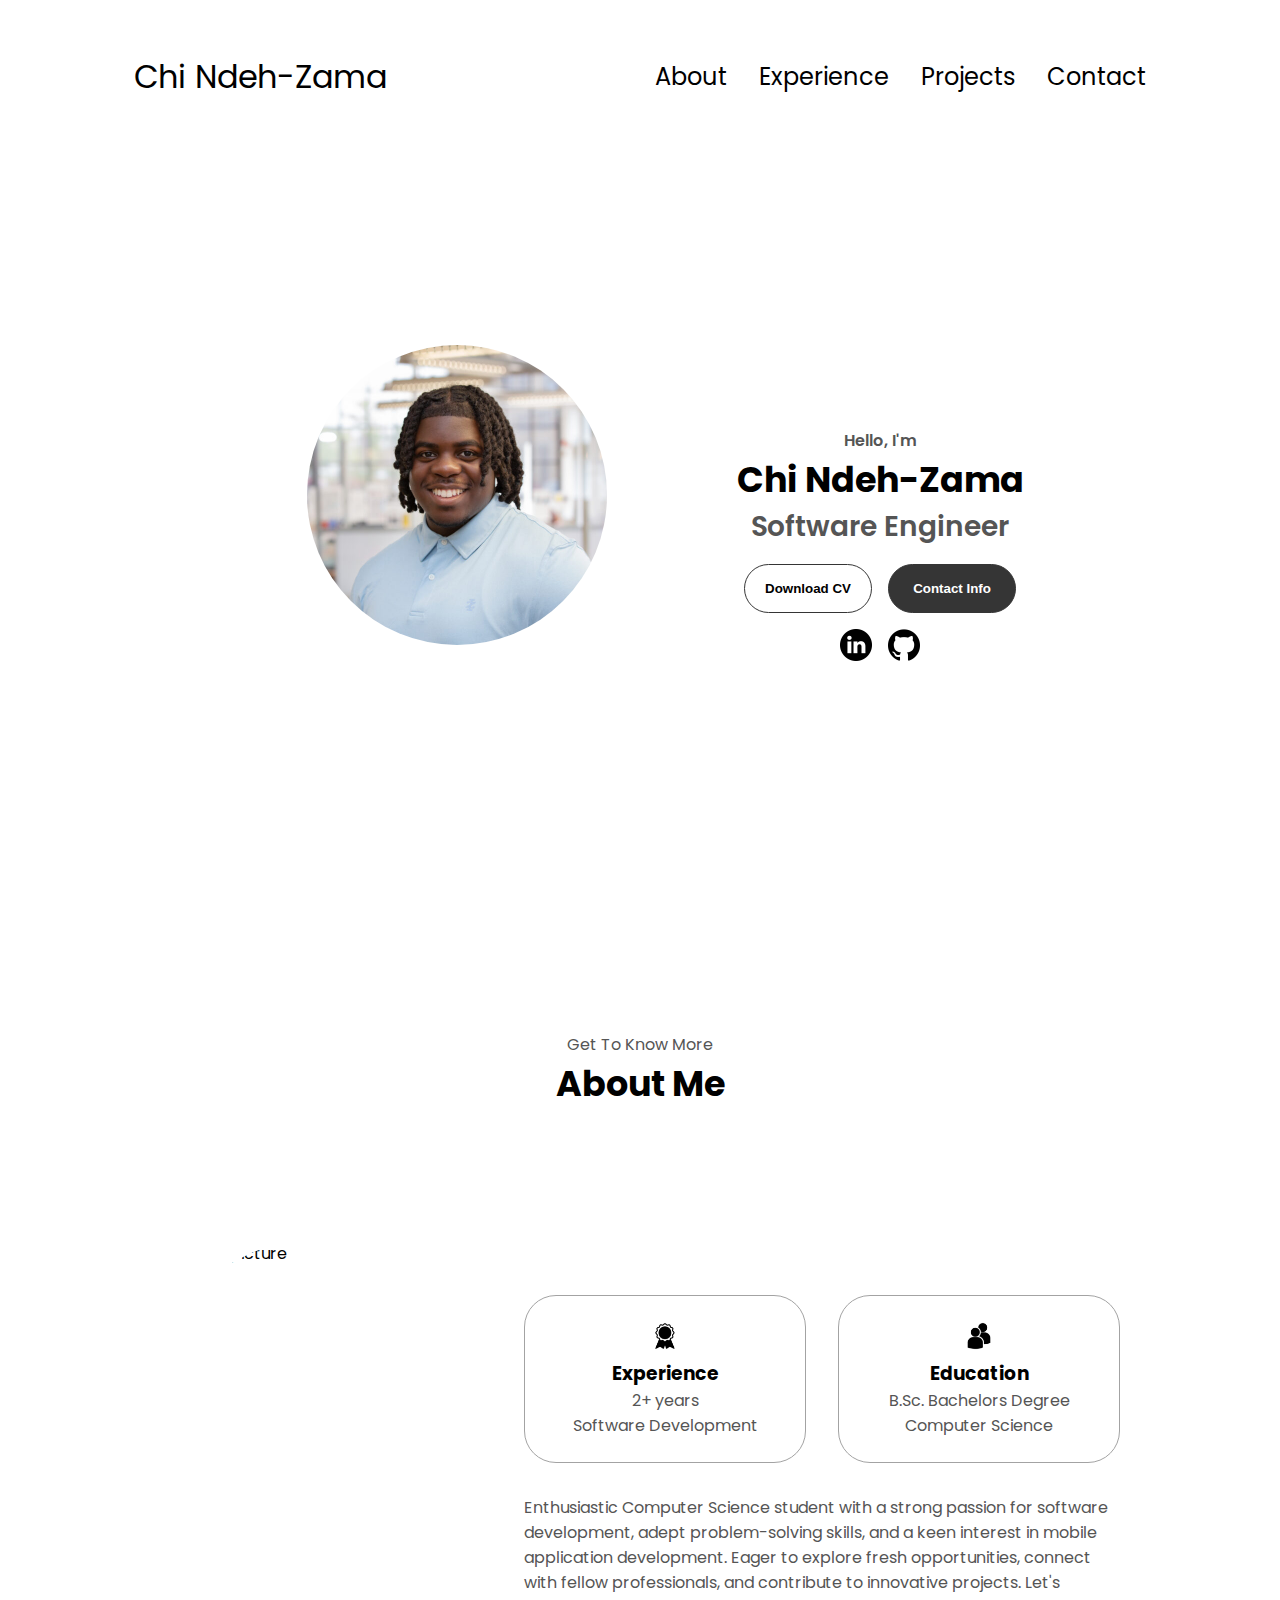
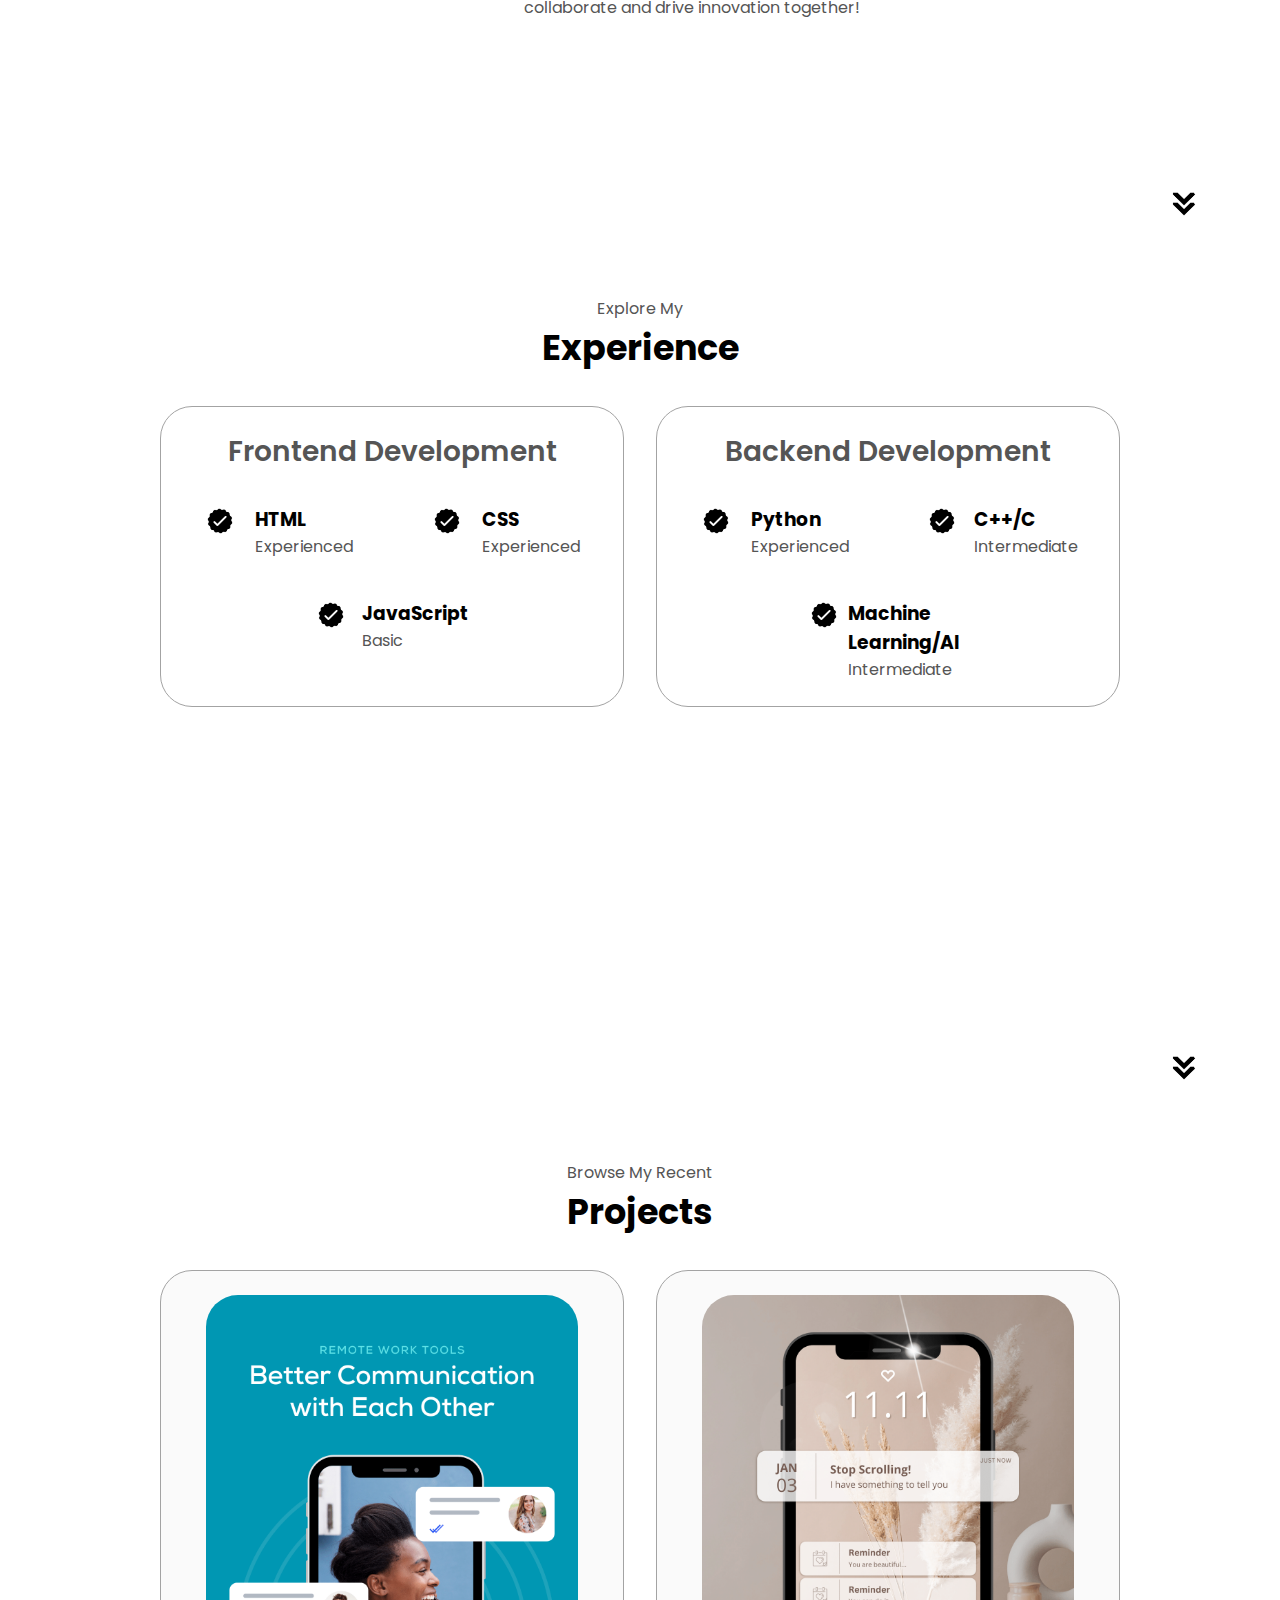
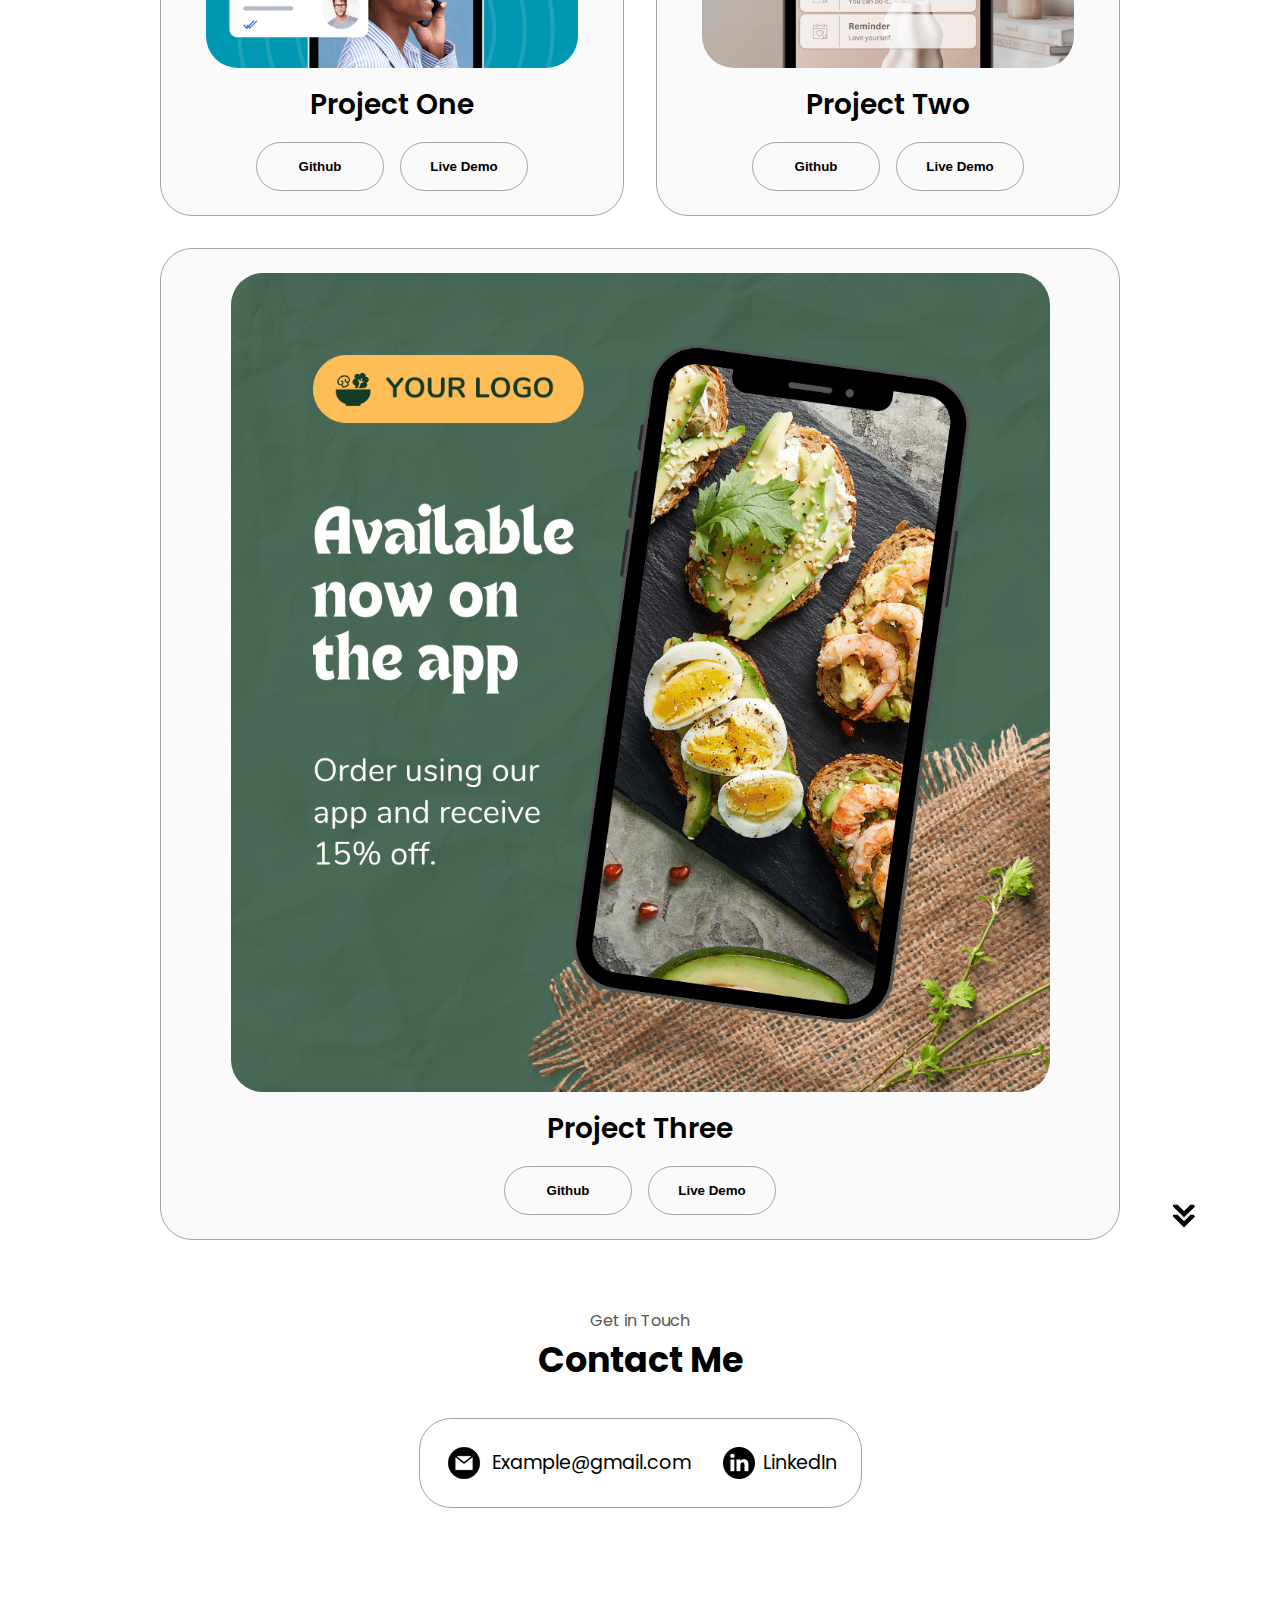
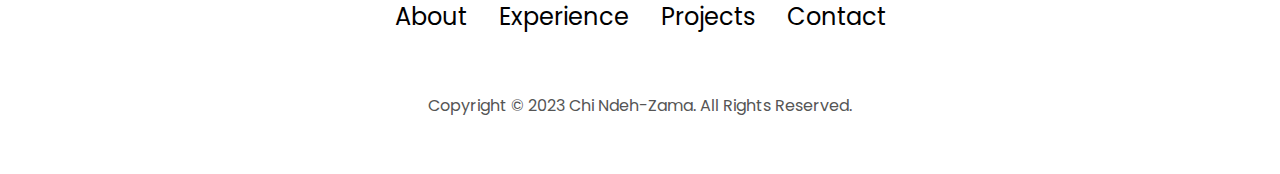
==== Chi_portfolio/index.html @ f94f2218 "yes" ====
<!DOCTYPE html>
<html lang="en">
  <head>
    <meta charset="UTF-8" />
    <meta http-equiv="X-UA-Compatible" content="IE=edge" />
    <meta name="viewport" content="width=device-width, initial-scale=1.0" />
    <title>My Portfolio</title>
    <link rel="stylesheet" href="style.css" />
    <link rel="stylesheet" href="mediaqueries.css" />
  </head>
  <body>
    <nav id="desktop-nav">
      <div class="logo">Chi Ndeh-Zama</div>
      <div>
        <ul class="nav-links">
          <li><a href="#about">About</a></li>
          <li><a href="#experience">Experience</a></li>
          <li><a href="#projects">Projects</a></li>
          <li><a href="#contact">Contact</a></li>
        </ul>
      </div>
    </nav>
    <nav id="hamburger-nav">
      <div class="logo">Chi Ndeh-Zama</div>
      <div class="hamburger-menu">
        <div class="hamburger-icon" onclick="toggleMenu()">
          <span></span>
          <span></span>
          <span></span>
        </div>
        <div class="menu-links">
          <li><a href="#about" onclick="toggleMenu()">About</a></li>
          <li><a href="#experience" onclick="toggleMenu()">Experience</a></li>
          <li><a href="#projects" onclick="toggleMenu()">Projects</a></li>
          <li><a href="#contact" onclick="toggleMenu()">Contact</a></li>
        </div>
      </div>
    </nav>
    <section id="profile">
      <div class="section__pic-container">
        <img src="./assets/pic_1.png" alt="chi zama profile picture" />
      </div>
      <div class="section__text">
        <p class="section__text__p1">Hello, I'm</p>
        <h1 class="title">Chi Ndeh-Zama</h1>
        <p class="section__text__p2">Software Engineer</p>
        <div class="btn-container">
          <button
            class="btn btn-color-2"
            onclick="window.open('./assets/resume-example.pdf')"
          >
            Download CV
          </button>
          <button class="btn btn-color-1" onclick="location.href='./#contact'">
            Contact Info
          </button>
        </div>
        <div id="socials-container">
          <img
            src="./assets/linkedin.png"
            alt="My LinkedIn profile"
            class="icon"
            onclick="location.href='https://www.linkedin.com/in/chi-ndeh-zama-5aa813223/'"/>
          <img
            src="./assets/github.png"
            alt="My Github profile"
            class="icon"
            onclick="location.href='https://github.com/chizama20'"
          />
        </div>
      </div>
    </section>
    <section id="about">
      <p class="section__text__p1">Get To Know More</p>
      <h1 class="title">About Me</h1>
      <div class="section-container">
        <div class="section__pic-container">
          <img
            src="./assets/pic_2.png"
            alt="Profile picture"
            class="about-pic"
          />
        </div>
        <div class="about-details-container">
          <div class="about-containers">
            <div class="details-container">
              <img
                src="./assets/experience.png"
                alt="Experience icon"
                class="icon"
              />
              <h3>Experience</h3>
              <p>2+ years <br />Software Development</p>
            </div>
            <div class="details-container">
              <img
                src="./assets/education.png"
                alt="Education icon"
                class="icon"
              />
              <h3>Education</h3>
              <p>B.Sc. Bachelors Degree<br />Computer Science</p>
            </div>
          </div>
          <div class="text-container">
            <p>
              Enthusiastic Computer Science student with a strong passion for software development, adept problem-solving skills, and a keen interest in mobile application development. Eager to explore fresh opportunities, connect with fellow professionals, and contribute to innovative projects. Let's collaborate and drive innovation together!
            </p>
          </div>
        </div>
      </div>
      <img
        src="./assets/arrow.png"
        alt="Arrow icon"
        class="icon arrow"
        onclick="location.href='./#experience'"
      />
    </section>
    <section id="experience">
      <p class="section__text__p1">Explore My</p>
      <h1 class="title">Experience</h1>
      <div class="experience-details-container">
        <div class="about-containers">
          <div class="details-container">
            <h2 class="experience-sub-title">Frontend Development</h2>
            <div class="article-container">
              <article>
                <img
                  src="./assets/checkmark.png"
                  alt="Experience icon"
                  class="icon"
                />
                <div>
                  <h3>HTML</h3>
                  <p>Experienced</p>
                </div>
              </article>
              <article>
                <img
                  src="./assets/checkmark.png"
                  alt="Experience icon"
                  class="icon"
                />
                <div>
                  <h3>CSS</h3>
                  <p>Experienced</p>
                </div>
              </article>
              <article>
                <img
                  src="./assets/checkmark.png"
                  alt="Experience icon"
                  class="icon"
                />
                <div>
                  <h3>JavaScript</h3>
                  <p>Basic</p>
                </div>
              </article>
              
            </div>
          </div>
          <div class="details-container">
            <h2 class="experience-sub-title">Backend Development</h2>
            <div class="article-container">
              <article>
                <img
                  src="./assets/checkmark.png"
                  alt="Experience icon"
                  class="icon"
                />
                <div>
                  <h3>Python</h3>
                  <p>Experienced</p>
                </div>
              </article>
              <article>
                <img
                  src="./assets/checkmark.png"
                  alt="Experience icon"
                  class="icon"
                />
                <div>
                  <h3>C++/C</h3>
                  <p>Intermediate</p>
                </div>
              </article>
              <article>
                <img
                  src="./assets/checkmark.png"
                  alt="Experience icon"
                  class="icon"
                />
                <div>
                  <h3>Machine Learning/AI</h3>
                  <p>Intermediate</p>
                </div>
              </article>
            </div>
          </div>
        </div>
      </div>
      <img
        src="./assets/arrow.png"
        alt="Arrow icon"
        class="icon arrow"
        onclick="location.href='./#projects'"
      />
    </section>
    <section id="projects">
      <p class="section__text__p1">Browse My Recent</p>
      <h1 class="title">Projects</h1>
      <div class="experience-details-container">
        <div class="about-containers">
          <div class="details-container color-container">
            <div class="article-container">
              <img
                src="./assets/project-1.png"
                alt="Project 1"
                class="project-img"
              />
            </div>
            <h2 class="experience-sub-title project-title">Project One</h2>
            <div class="btn-container">
              <button
                class="btn btn-color-2 project-btn"
                onclick="location.href='https://github.com/'"
              >
                Github
              </button>
              <button
                class="btn btn-color-2 project-btn"
                onclick="location.href='https://github.com/'"
              >
                Live Demo
              </button>
            </div>
          </div>
          <div class="details-container color-container">
            <div class="article-container">
              <img
                src="./assets/project-2.png"
                alt="Project 2"
                class="project-img"
              />
            </div>
            <h2 class="experience-sub-title project-title">Project Two</h2>
            <div class="btn-container">
              <button
                class="btn btn-color-2 project-btn"
                onclick="location.href='https://github.com/'"
              >
                Github
              </button>
              <button
                class="btn btn-color-2 project-btn"
                onclick="location.href='https://github.com/'"
              >
                Live Demo
              </button>
            </div>
          </div>
          <div class="details-container color-container">
            <div class="article-container">
              <img
                src="./assets/project-3.png"
                alt="Project 3"
                class="project-img"
              />
            </div>
            <h2 class="experience-sub-title project-title">Project Three</h2>
            <div class="btn-container">
              <button
                class="btn btn-color-2 project-btn"
                onclick="location.href='https://github.com/'"
              >
                Github
              </button>
              <button
                class="btn btn-color-2 project-btn"
                onclick="location.href='https://github.com/'"
              >
                Live Demo
              </button>
            </div>
          </div>
        </div>
      </div>
      <img
        src="./assets/arrow.png"
        alt="Arrow icon"
        class="icon arrow"
        onclick="location.href='./#contact'"
      />
    </section>
    <section id="contact">
      <p class="section__text__p1">Get in Touch</p>
      <h1 class="title">Contact Me</h1>
      <div class="contact-info-upper-container">
        <div class="contact-info-container">
          <img
            src="./assets/email.png"
            alt="Email icon"
            class="icon contact-icon email-icon"
          />
          <p><a href="mailto:chizama20@gmail.com">Example@gmail.com</a></p>
        </div>
        <div class="contact-info-container">
          <img
            src="./assets/linkedin.png"
            alt="LinkedIn icon"
            class="icon contact-icon"
          />
          <p><a href="https://www.linkedin.com">LinkedIn</a></p>
        </div>
      </div>
    </section>
    <footer>
      <nav>
        <div class="nav-links-container">
          <ul class="nav-links">
            <li><a href="#about">About</a></li>
            <li><a href="#experience">Experience</a></li>
            <li><a href="#projects">Projects</a></li>
            <li><a href="#contact">Contact</a></li>
          </ul>
        </div>
      </nav>
      <p>Copyright &#169; 2023 Chi Ndeh-Zama. All Rights Reserved.</p>
    </footer>
    <script src="script.js"></script>
  </body>
</html>
---- Chi_portfolio/style.css ----
/* GENERAL */

@import url("https://fonts.googleapis.com/css2?family=Poppins:wght@300;400;500;600&display=swap");

* {
  margin: 0;
  padding: 0;
}

body {
  font-family: "Poppins", sans-serif;
}

html {
  scroll-behavior: smooth;
}

p {
  color: rgb(85, 85, 85);
}

/* TRANSITION */

a,
.btn {
  transition: all 300ms ease;
}

/* DESKTOP NAV */

nav,
.nav-links {
  display: flex;
}

nav {
  justify-content: space-around;
  align-items: center;
  height: 17vh;
}

.nav-links {
  gap: 2rem;
  list-style: none;
  font-size: 1.5rem;
}

a {
  color: black;
  text-decoration: none;
  text-decoration-color: white;
}

a:hover {
  color: grey;
  text-decoration: underline;
  text-underline-offset: 1rem;
  text-decoration-color: rgb(181, 181, 181);
}

.logo {
  font-size: 2rem;
}

.logo:hover {
  cursor: default;
}

/* HAMBURGER MENU */

#hamburger-nav {
  display: none;
}

.hamburger-menu {
  position: relative;
  display: inline-block;
}

.hamburger-icon {
  display: flex;
  flex-direction: column;
  justify-content: space-between;
  height: 24px;
  width: 30px;
  cursor: pointer;
}

.hamburger-icon span {
  width: 100%;
  height: 2px;
  background-color: black;
  transition: all 0.3 ease-in-out;
}

.menu-links {
  position: absolute;
  top: 100%;
  right: 0;
  background-color: white;
  width: fit-content;
  max-height: 0;
  overflow: hidden;
  transition: all 0.3 ease-in-out;
}

.menu-links a {
  display: block;
  padding: 10px;
  text-align: center;
  font-size: 1.5rem;
  color: black;
  text-decoration: none;
  transition: all 0.3 ease-in-out;
}

.menu-links li {
  list-style: none;
}

.menu-links.open {
  max-height: 300px;
}

.hamburger-icon.open span:first-child {
  transform: rotate(45deg) translate(10px, 5px);
}

.hamburger-icon.open span:nth-child(2) {
  opacity: 0;
}

.hamburger-icon.open span:last-child {
  transform: rotate(-45deg) translate(10px, -5px);
}

.hamburger-icon span:first-child {
  transform: none;
}

.hamburger-icon span:first-child {
  opacity: 1;
}

.hamburger-icon span:first-child {
  transform: none;
}

/* SECTIONS */

section {
  padding-top: 4vh;
  height: 96vh;
  margin: 0 10rem;
  box-sizing: border-box;
  min-height: fit-content;
}

.section-container {
  display: flex;
}

/* PROFILE SECTION */

#profile {
  display: flex;
  justify-content: center;
  gap: 5rem;
  height: 80vh;
}

.section__pic-container {
  display: flex;
  height: 400px;
  width: 400px;
  margin: auto 0;
}
.section__pic-container img {
  width: 300px; 
  height: 300px; 
  border-radius: 50%; 
  object-fit: cover; 
  display: block;
  margin: 0 auto; 
}

.section__text {
  align-self: center;
  text-align: center;
}

.section__text p {
  font-weight: 600;
}

.section__text__p1 {
  text-align: center;
}

.section__text__p2 {
  font-size: 1.75rem;
  margin-bottom: 1rem;
}

.title {
  font-size: 35px;
  text-align: center;
}

#socials-container {
  display: flex;
  justify-content: center;
  margin-top: 1rem;
  gap: 1rem;
}

/* ICONS */

.icon {
  cursor: pointer;
  height: 2rem;
}

/* BUTTONS */

.btn-container {
  display: flex;
  justify-content: center;
  gap: 1rem;
}

.btn {
  font-weight: 600;
  transition: all 300ms ease;
  padding: 1rem;
  width: 8rem;
  border-radius: 2rem;
}

.btn-color-1,
.btn-color-2 {
  border: rgb(53, 53, 53) 0.1rem solid;
}

.btn-color-1:hover,
.btn-color-2:hover {
  cursor: pointer;
}

.btn-color-1,
.btn-color-2:hover {
  background: rgb(53, 53, 53);
  color: white;
}

.btn-color-1:hover {
  background: rgb(0, 0, 0);
}

.btn-color-2 {
  background: none;
}

.btn-color-2:hover {
  border: rgb(255, 255, 255) 0.1rem solid;
}

.btn-container {
  gap: 1rem;
}

/* ABOUT SECTION */

#about {
  position: relative;
}

.about-containers {
  gap: 2rem;
  margin-bottom: 2rem;
  margin-top: 2rem;
}

.about-details-container {
  justify-content: center;
  flex-direction: column;
}

.about-containers,
.about-details-container {
  display: flex;
}

.about-pic {
  border-radius: 2rem;
}

.arrow {
  position: absolute;
  right: -5rem;
  bottom: 2.5rem;
}

.details-container {
  padding: 1.5rem;
  flex: 1;
  background: white;
  border-radius: 2rem;
  border: rgb(53, 53, 53) 0.1rem solid;
  border-color: rgb(163, 163, 163);
  text-align: center;
}

.section-container {
  gap: 4rem;
  height: 80%;
}

.section__pic-container {
  height: 400px;
  width: 400px;
  margin: auto 0;
}

/* EXPERIENCE SECTION */

#experience {
  position: relative;
}

.experience-sub-title {
  color: rgb(85, 85, 85);
  font-weight: 600;
  font-size: 1.75rem;
  margin-bottom: 2rem;
}

.experience-details-container {
  display: flex;
  justify-content: center;
  flex-direction: column;
}

.article-container {
  display: flex;
  text-align: initial;
  flex-wrap: wrap;
  flex-direction: row;
  gap: 2.5rem;
  justify-content: space-around;
}

article {
  display: flex;
  width: 10rem;
  justify-content: space-around;
  gap: 0.5rem;
}

article .icon {
  cursor: default;
}

/* PROJECTS SECTION */

#projects {
  position: relative;
}

.color-container {
  border-color: rgb(163, 163, 163);
  background: rgb(250, 250, 250);
}

.project-img {
  border-radius: 2rem;
  width: 90%;
  height: 90%;
}

.project-title {
  margin: 1rem;
  color: black;
}

.project-btn {
  color: black;
  border-color: rgb(163, 163, 163);
}

/* CONTACT */

#contact {
  display: flex;
  justify-content: center;
  flex-direction: column;
  height: 70vh;
}

.contact-info-upper-container {
  display: flex;
  justify-content: center;
  border-radius: 2rem;
  border: rgb(53, 53, 53) 0.1rem solid;
  border-color: rgb(163, 163, 163);
  background: (250, 250, 250);
  margin: 2rem auto;
  padding: 0.5rem;
}

.contact-info-container {
  display: flex;
  align-items: center;
  justify-content: center;
  gap: 0.5rem;
  margin: 1rem;
}

.contact-info-container p {
  font-size: larger;
}

.contact-icon {
  cursor: default;
}

.email-icon {
  height: 2.5rem;
}

/* FOOTER SECTION */

footer {
  height: 26vh;
  margin: 0 1rem;
}

footer p {
  text-align: center;
}
---- Chi_portfolio/mediaqueries.css ----
@media screen and (max-width: 1400px) {
  #profile {
    height: 83vh;
    margin-bottom: 6rem;
  }
  .about-containers {
    flex-wrap: wrap;
  }
  #contact,
  #projects {
    height: fit-content;
  }
}

@media screen and (max-width: 1200px) {
  #desktop-nav {
    display: none;
  }
  #hamburger-nav {
    display: flex;
  }
  #experience,
  .experience-details-container {
    margin-top: 2rem;
  }
  #profile,
  .section-container {
    display: block;
  }
  .arrow {
    display: none;
  }
  section,
  .section-container {
    height: fit-content;
  }
  section {
    margin: 0 5%;
  }
  .section__pic-container {
    width: 275px;
    height: 275px;
    margin: 0 auto 2rem;
  }
  .about-containers {
    margin-top: 0;
  }
}

@media screen and (max-width: 600px) {
  #contact,
  footer {
    height: 40vh;
  }
  #profile {
    height: 83vh;
    margin-bottom: 0;
  }
  article {
    font-size: 1rem;
  }
  footer nav {
    height: fit-content;
    margin-bottom: 2rem;
  }
  .about-containers,
  .contact-info-upper-container,
  .btn-container {
    flex-wrap: wrap;
  }
  .contact-info-container {
    margin: 0;
  }
  .contact-info-container p,
  .nav-links li a {
    font-size: 1rem;
  }
  .experience-sub-title {
    font-size: 1.25rem;
  }
  .logo {
    font-size: 1.5rem;
  }
  .nav-links {
    flex-direction: column;
    gap: 0.5rem;
    text-align: center;
  }
  .section__pic-container {
    width: auto;
    height: 46vw;
    justify-content: center;
  }
  .section__text__p2 {
    font-size: 1.25rem;
  }
  .title {
    font-size: 2rem;
  }
  .text-container {
    text-align: justify;
  }
}
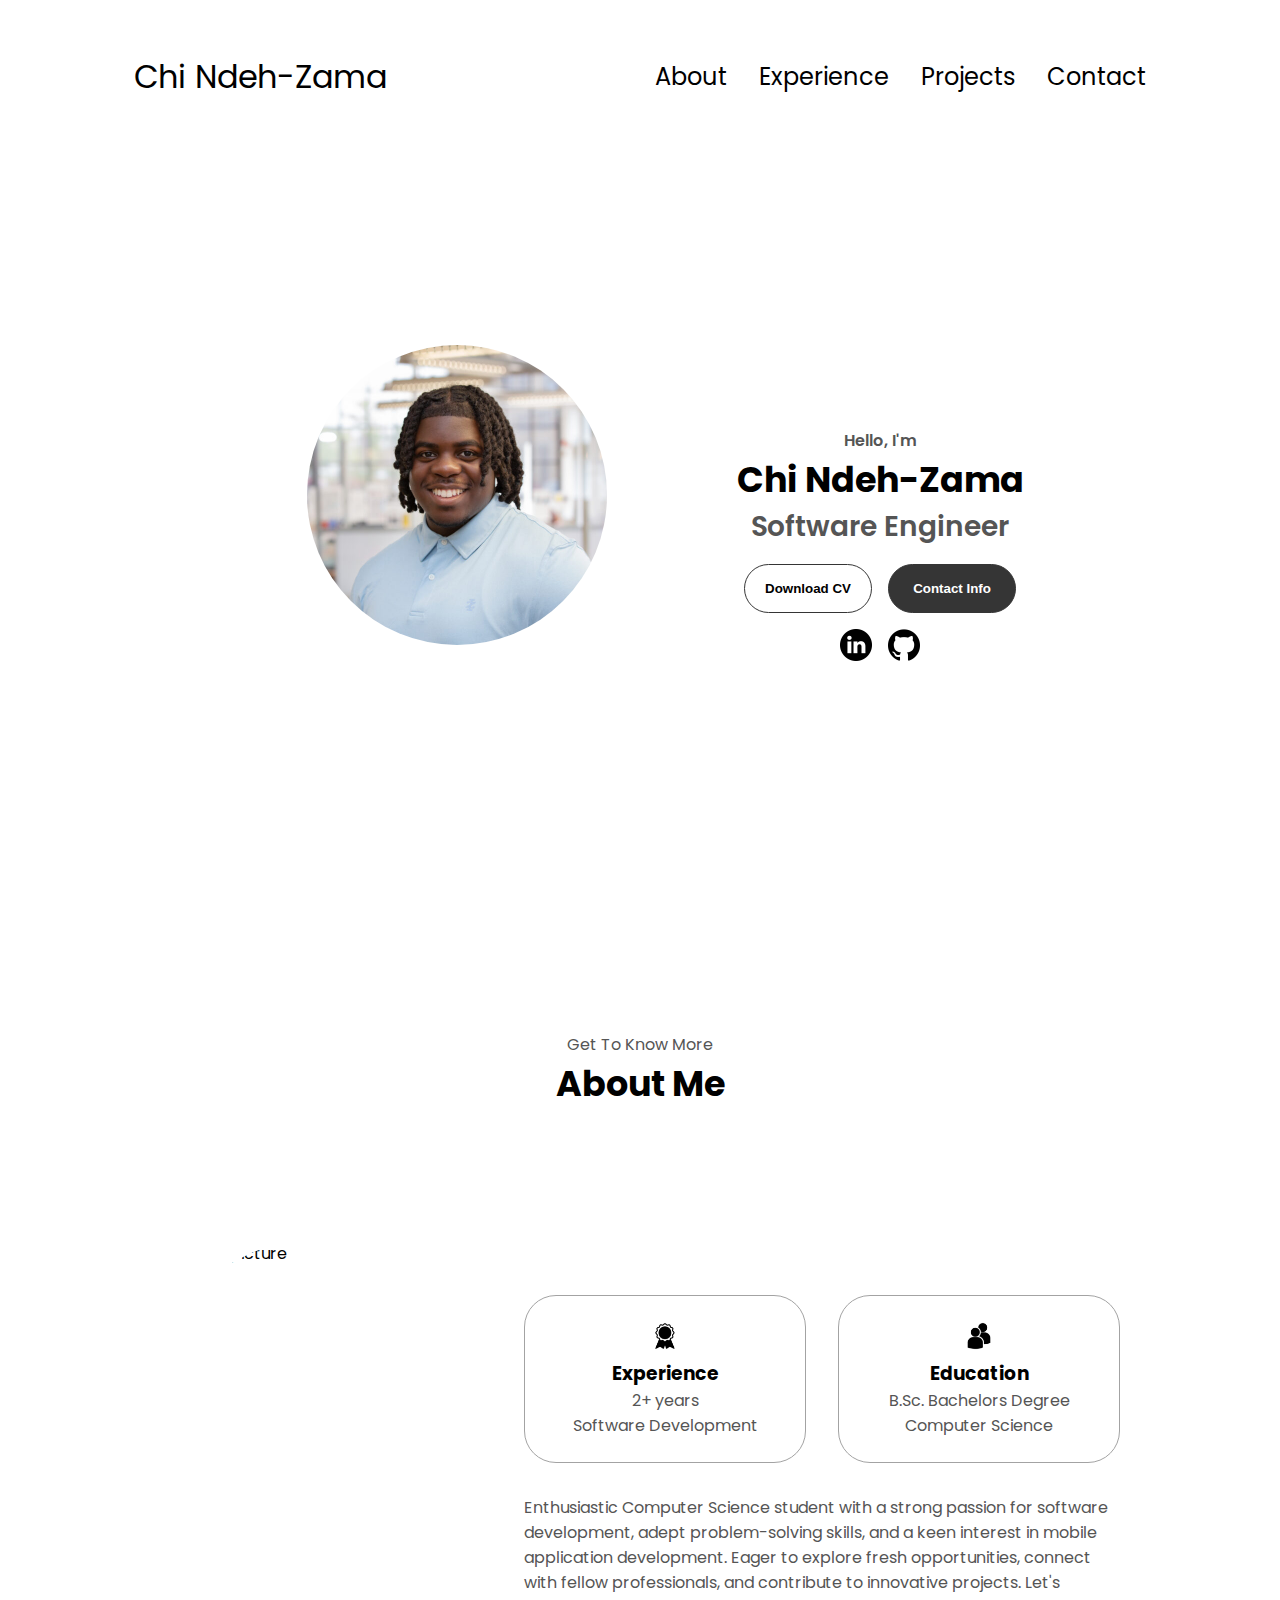
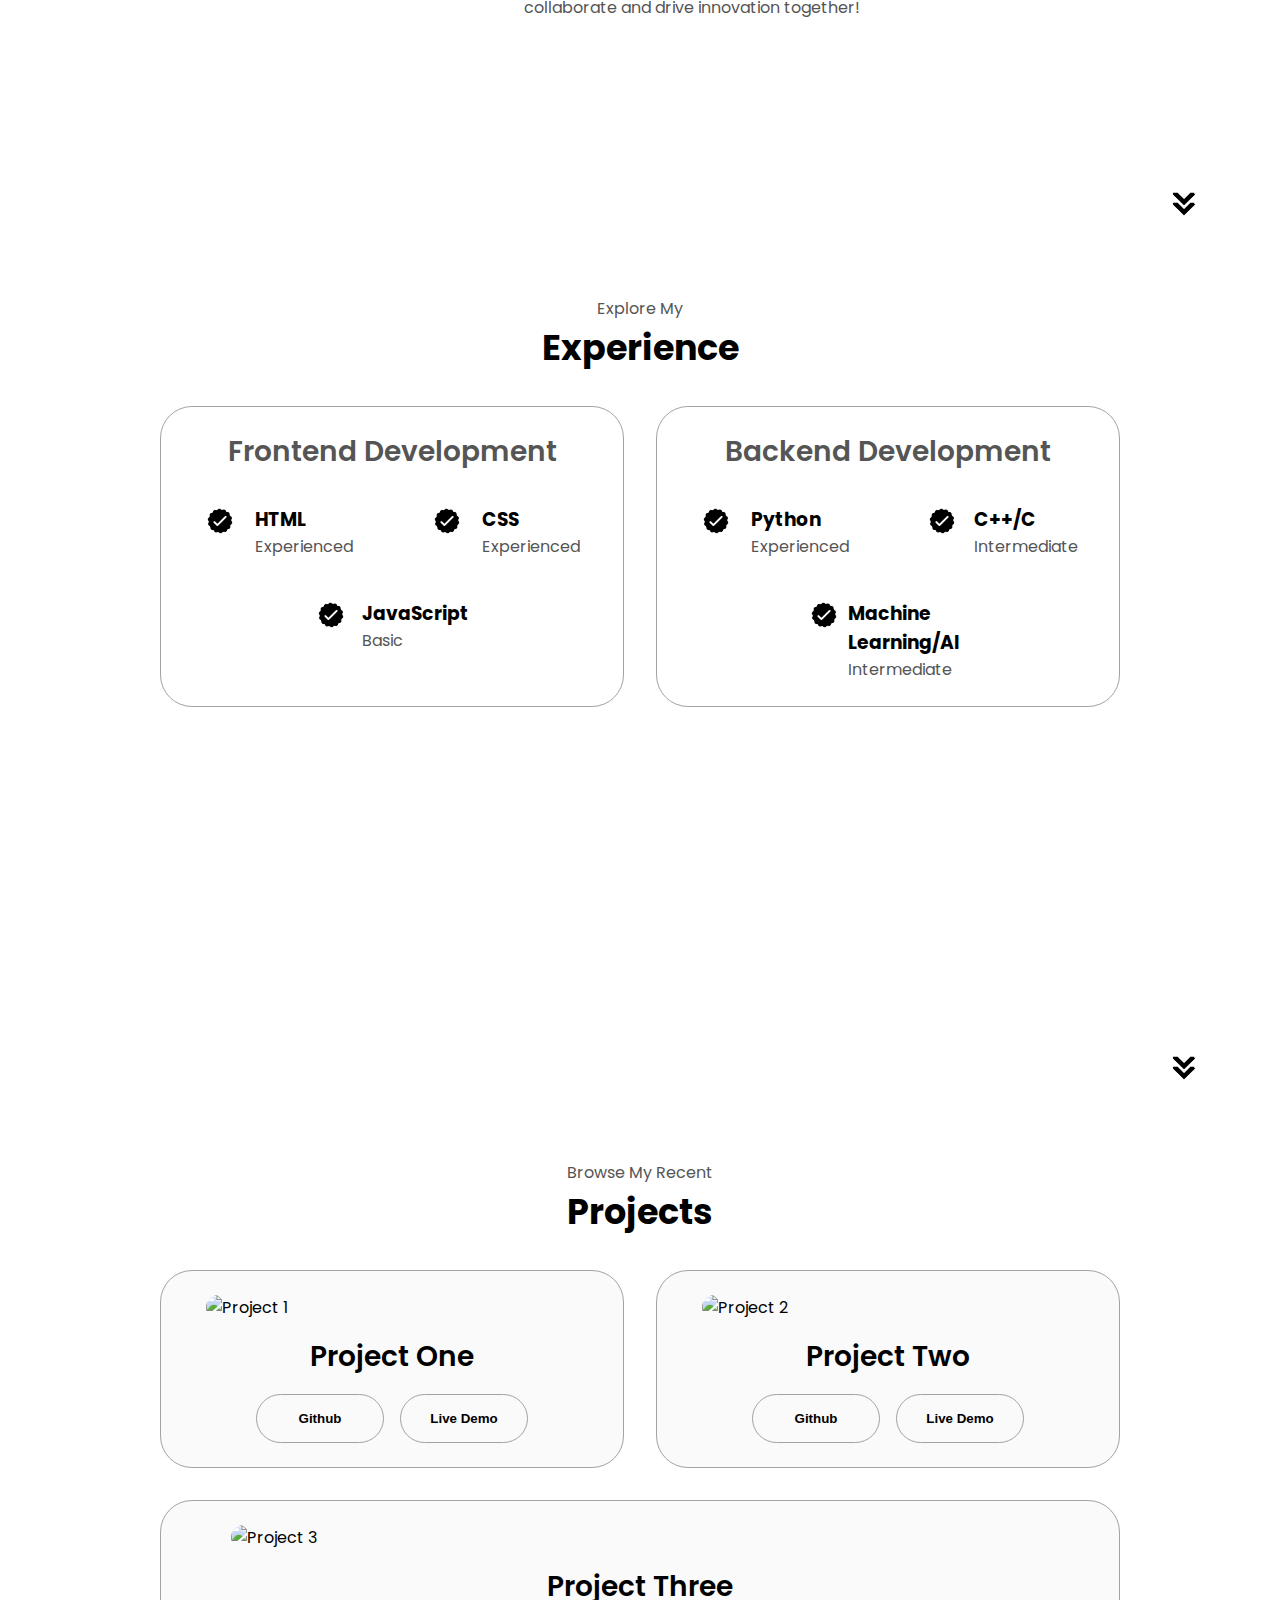
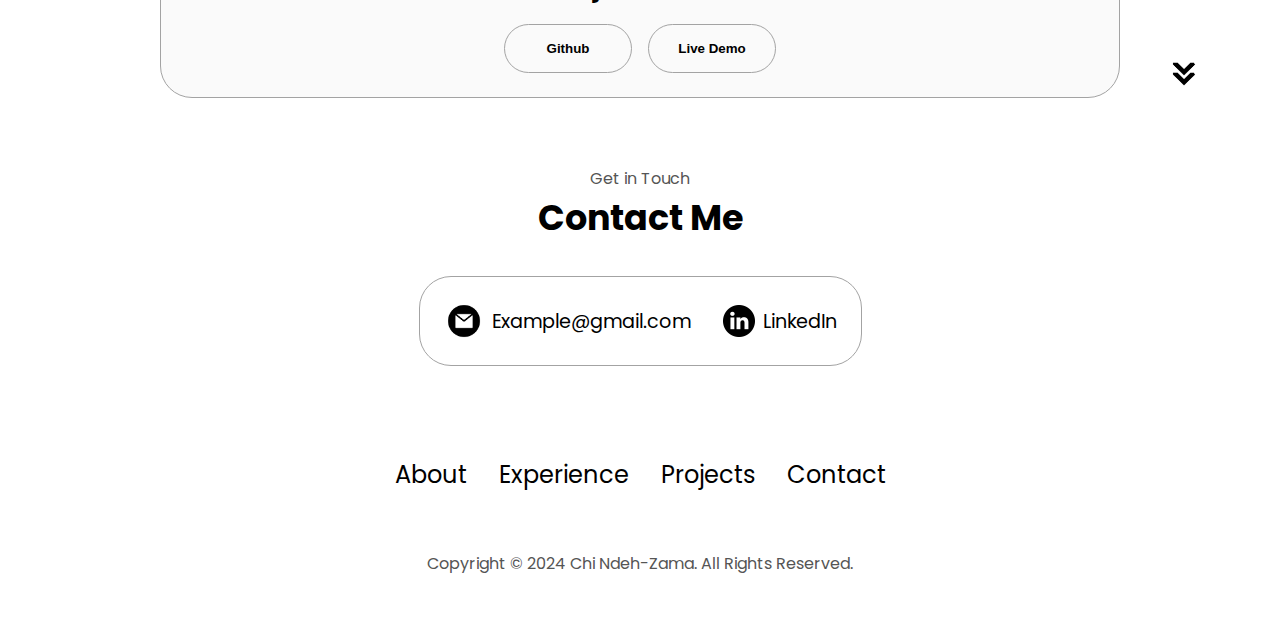
==== commit 3a08ef8c: "yese" ====
--- a/Chi_portfolio/index.html
+++ b/Chi_portfolio/index.html
@@ -4,7 +4,7 @@
     <meta charset="UTF-8" />
     <meta http-equiv="X-UA-Compatible" content="IE=edge" />
     <meta name="viewport" content="width=device-width, initial-scale=1.0" />
-    <title>My Portfolio</title>
+    <title>Welcome friend! - Chi Ndeh-Zama - Website</title>
     <link rel="stylesheet" href="style.css" />
     <link rel="stylesheet" href="mediaqueries.css" />
   </head>
@@ -215,7 +215,7 @@
           <div class="details-container color-container">
             <div class="article-container">
               <img
-                src="./assets/project-1.png"
+                src="https://play-lh.googleusercontent.com/oRfGPvu132cuyKZXG9Z-OoWr-OlN7VFBIw60vvkBQ2Gzv4V4VdtvpwEISJ1rv9ZzTVI"
                 alt="Project 1"
                 class="project-img"
               />
@@ -224,14 +224,14 @@
             <div class="btn-container">
               <button
                 class="btn btn-color-2 project-btn"
+                onclick="location.href='https://github.com/chizama20/myWebsite/tree/main/BMI'"
+              >
+                Github
+              </button>
+              <button
+                class="btn btn-color-2 project-btn"
                 onclick="location.href='https://github.com/'"
               >
-                Github
-              </button>
-              <button
-                class="btn btn-color-2 project-btn"
-                onclick="location.href='https://github.com/'"
-              >
                 Live Demo
               </button>
             </div>
@@ -239,7 +239,7 @@
           <div class="details-container color-container">
             <div class="article-container">
               <img
-                src="./assets/project-2.png"
+                src="https://play-lh.googleusercontent.com/6rgz9Mdc40O2kNHaABJDYSdkFr-TSSH2G7b0VnggeiIUrm-kRW0SrbPuyGYwsNyNqro"
                 alt="Project 2"
                 class="project-img"
               />
@@ -248,14 +248,14 @@
             <div class="btn-container">
               <button
                 class="btn btn-color-2 project-btn"
+                onclick="location.href='https://github.com/chizama20/myWebsite/tree/main/GUI%40Calculator'"
+              >
+                Github
+              </button>
+              <button
+                class="btn btn-color-2 project-btn"
                 onclick="location.href='https://github.com/'"
               >
-                Github
-              </button>
-              <button
-                class="btn btn-color-2 project-btn"
-                onclick="location.href='https://github.com/'"
-              >
                 Live Demo
               </button>
             </div>
@@ -263,7 +263,7 @@
           <div class="details-container color-container">
             <div class="article-container">
               <img
-                src="./assets/project-3.png"
+                src="https://cdn0.iconfinder.com/data/icons/app-icons-outline/120/icon-40-512.png"
                 alt="Project 3"
                 class="project-img"
               />
@@ -272,7 +272,7 @@
             <div class="btn-container">
               <button
                 class="btn btn-color-2 project-btn"
-                onclick="location.href='https://github.com/'"
+                onclick="location.href='https://github.com/chizama20/personal-portfolio/tree/main/GAMES'"
               >
                 Github
               </button>
@@ -326,7 +326,7 @@
           </ul>
         </div>
       </nav>
-      <p>Copyright &#169; 2023 Chi Ndeh-Zama. All Rights Reserved.</p>
+      <p>Copyright &#169; 2024 Chi Ndeh-Zama. All Rights Reserved.</p>
     </footer>
     <script src="script.js"></script>
   </body>
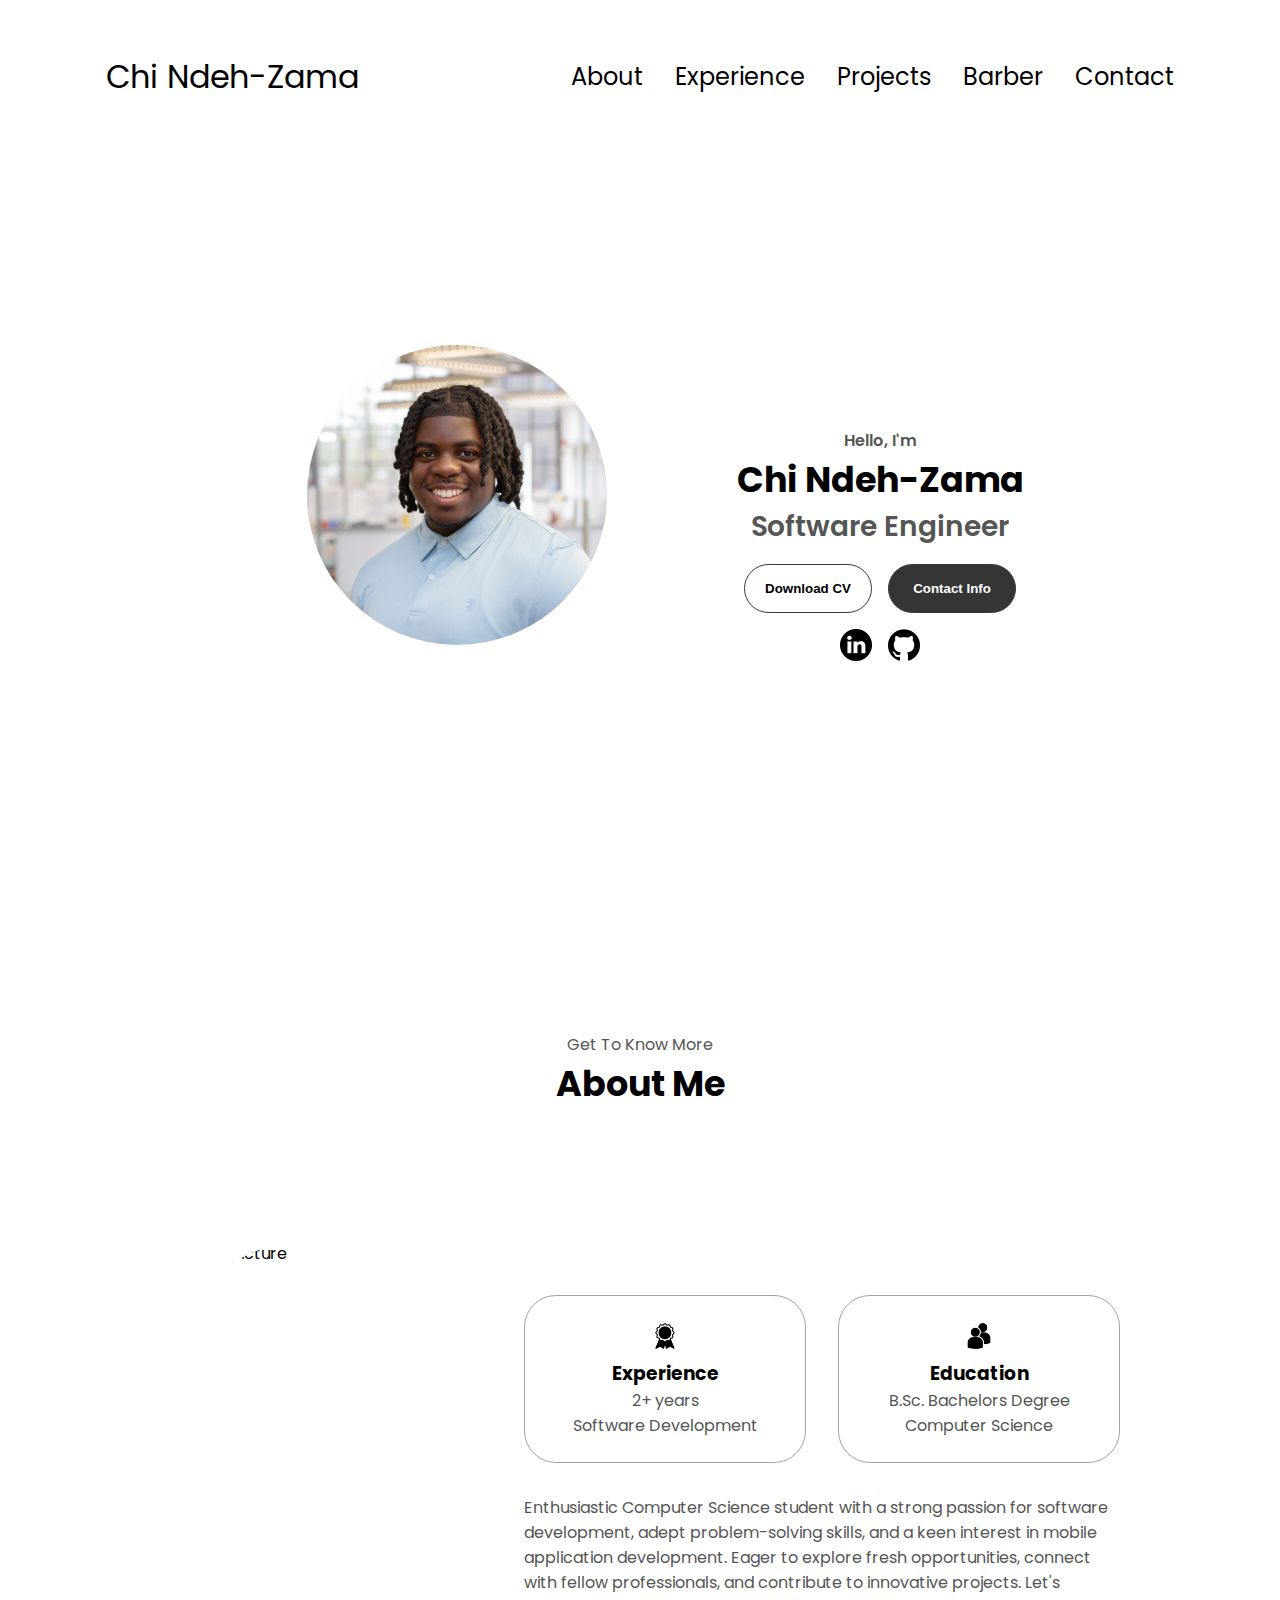
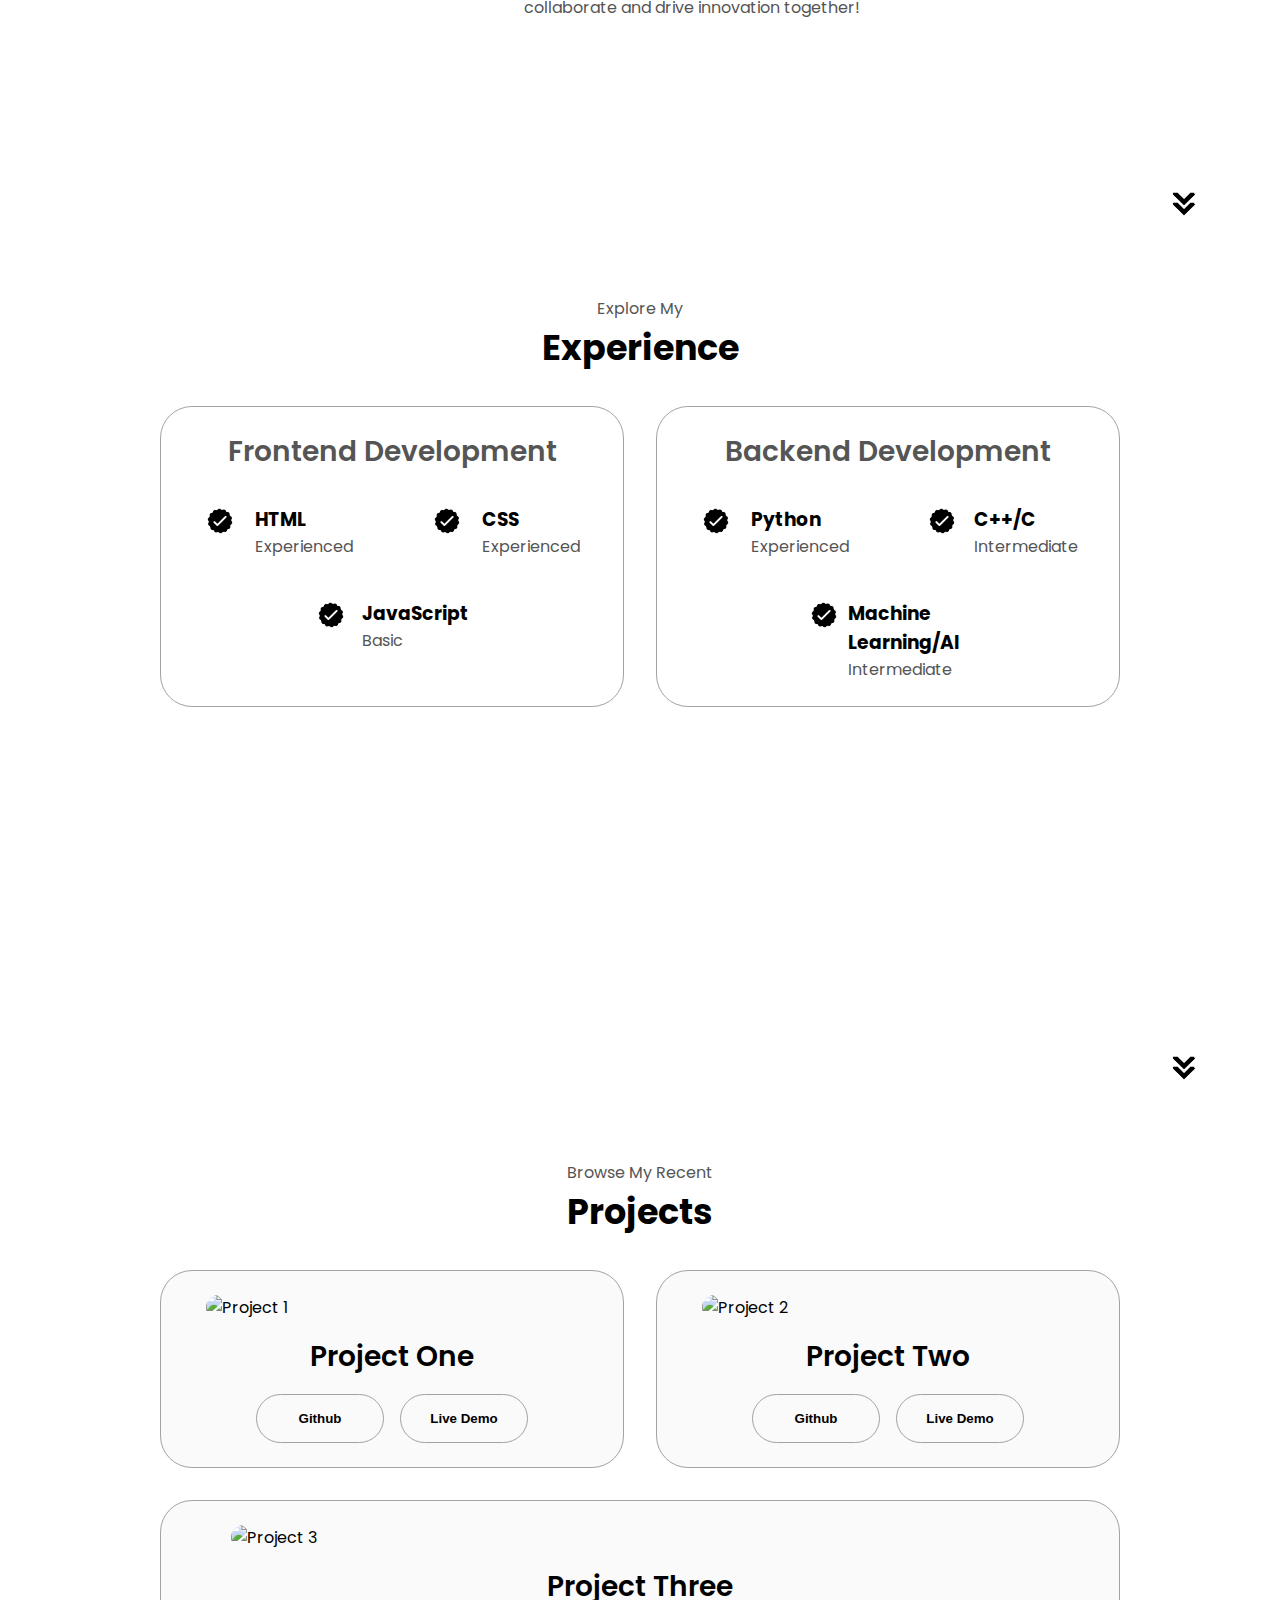
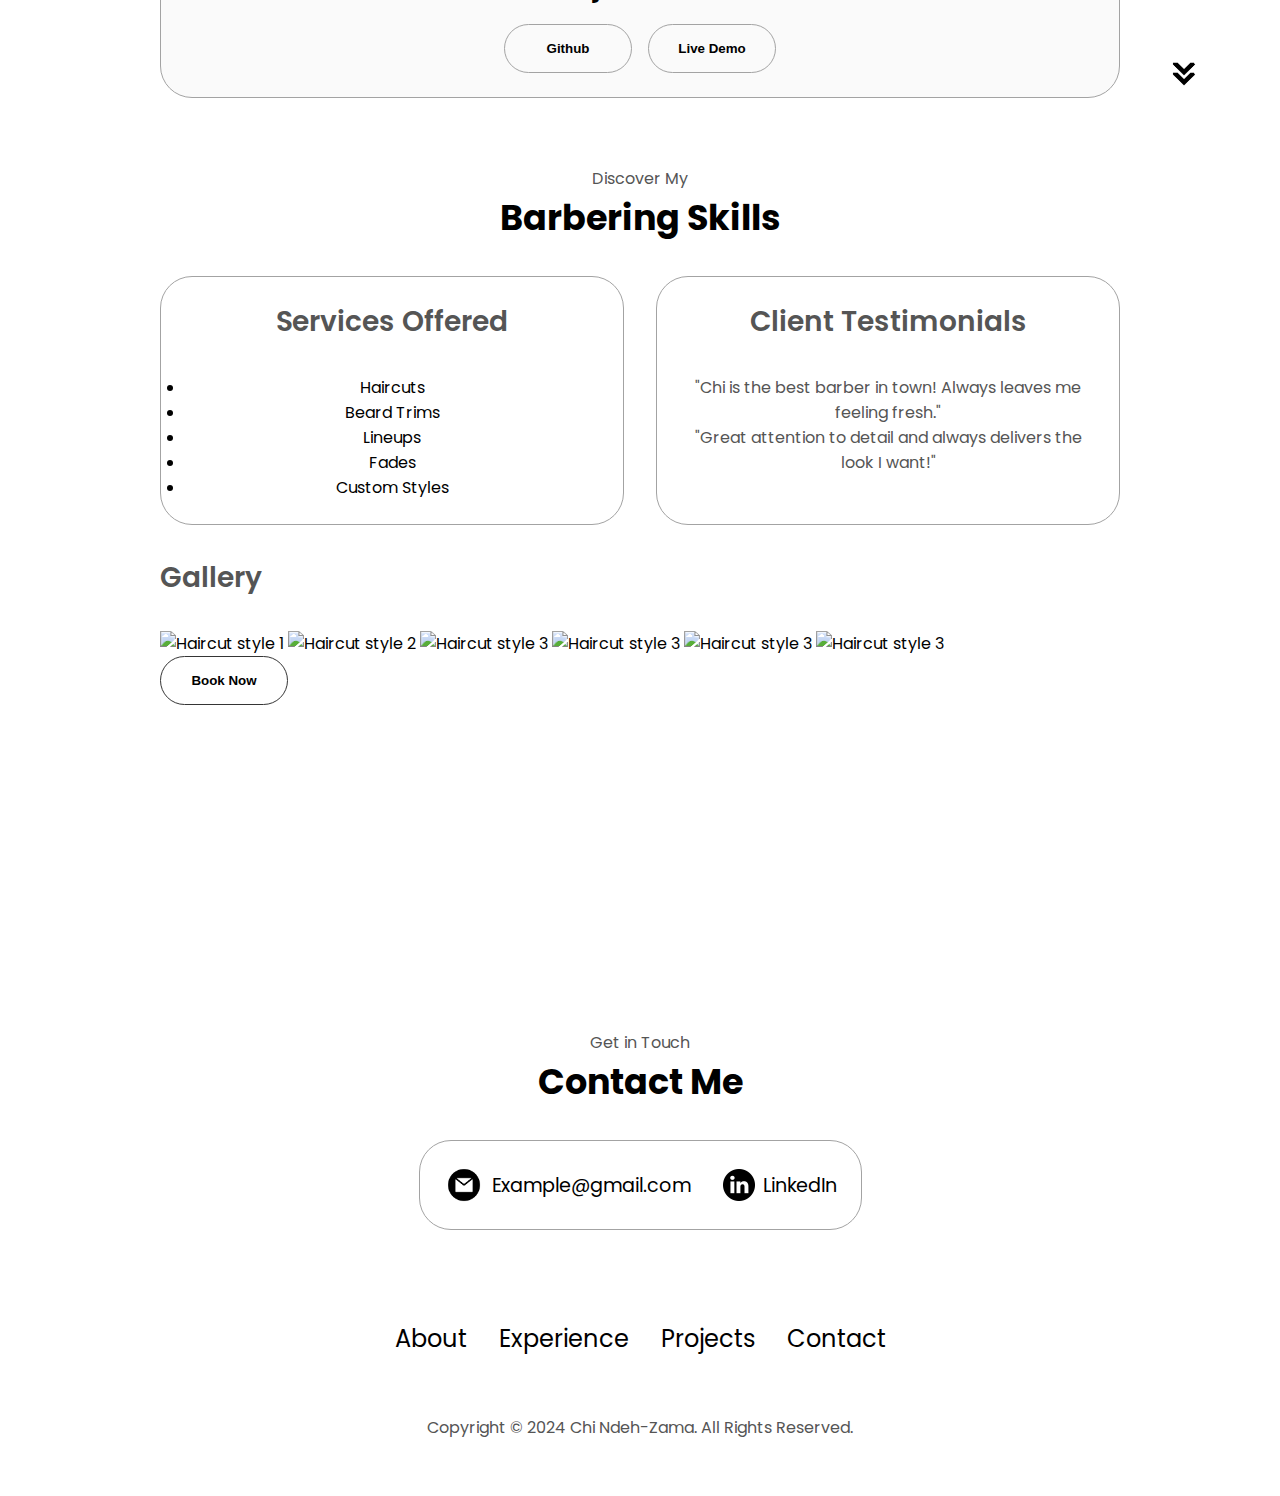
==== commit 62d8729f: "new barber stuff" ====
--- a/Chi_portfolio/index.html
+++ b/Chi_portfolio/index.html
@@ -16,6 +16,7 @@
           <li><a href="#about">About</a></li>
           <li><a href="#experience">Experience</a></li>
           <li><a href="#projects">Projects</a></li>
+          <li><a href="#barber">Barber</a></li>
           <li><a href="#contact">Contact</a></li>
         </ul>
       </div>
@@ -207,6 +208,7 @@
         onclick="location.href='./#projects'"
       />
     </section>
+
     <section id="projects">
       <p class="section__text__p1">Browse My Recent</p>
       <h1 class="title">Projects</h1>
@@ -293,6 +295,44 @@
         onclick="location.href='./#contact'"
       />
     </section>
+
+
+    <section id="barber">
+      <p class="section__text__p1">Discover My</p>
+      <h1 class="title">Barbering Skills</h1>
+      <div class="barber-details-container">
+        <div class="about-containers">
+          <div class="details-container">
+            <h2 class="experience-sub-title">Services Offered</h2>
+            <ul class="services-list">
+              <li>Haircuts</li>
+              <li>Beard Trims</li>
+              <li>Lineups</li>
+              <li>Fades</li>
+              <li>Custom Styles</li>
+            </ul>
+          </div>
+          <div class="details-container">
+            <h2 class="experience-sub-title">Client Testimonials</h2>
+            <p>"Chi is the best barber in town! Always leaves me feeling fresh."</p>
+            <p>"Great attention to detail and always delivers the look I want!"</p>
+          </div>
+        </div>
+        <div class="barber-gallery">
+          <h2 class="experience-sub-title">Gallery</h2>
+          <div class="gallery-container">
+            <img src="Chi_portfolio\assets\pic_3 (1).jpg" alt="Haircut style 1" class="gallery-img" />            
+            <img src="Chi_portfolio\assets\pic_4.jpg" alt="Haircut style 2" class="gallery-img" />
+            <img src="gallery-image3.jpg" alt="Haircut style 3" class="gallery-img" />
+            <img src="gallery-image3.jpg" alt="Haircut style 3" class="gallery-img" />
+            <img src="gallery-image3.jpg" alt="Haircut style 3" class="gallery-img" />
+            <img src="gallery-image3.jpg" alt="Haircut style 3" class="gallery-img" />
+          </div>
+        </div>
+      </div>
+      <button class="btn btn-color-2" onclick="location.href='#contact'">Book Now</button>
+    </section>
+
     <section id="contact">
       <p class="section__text__p1">Get in Touch</p>
       <h1 class="title">Contact Me</h1>
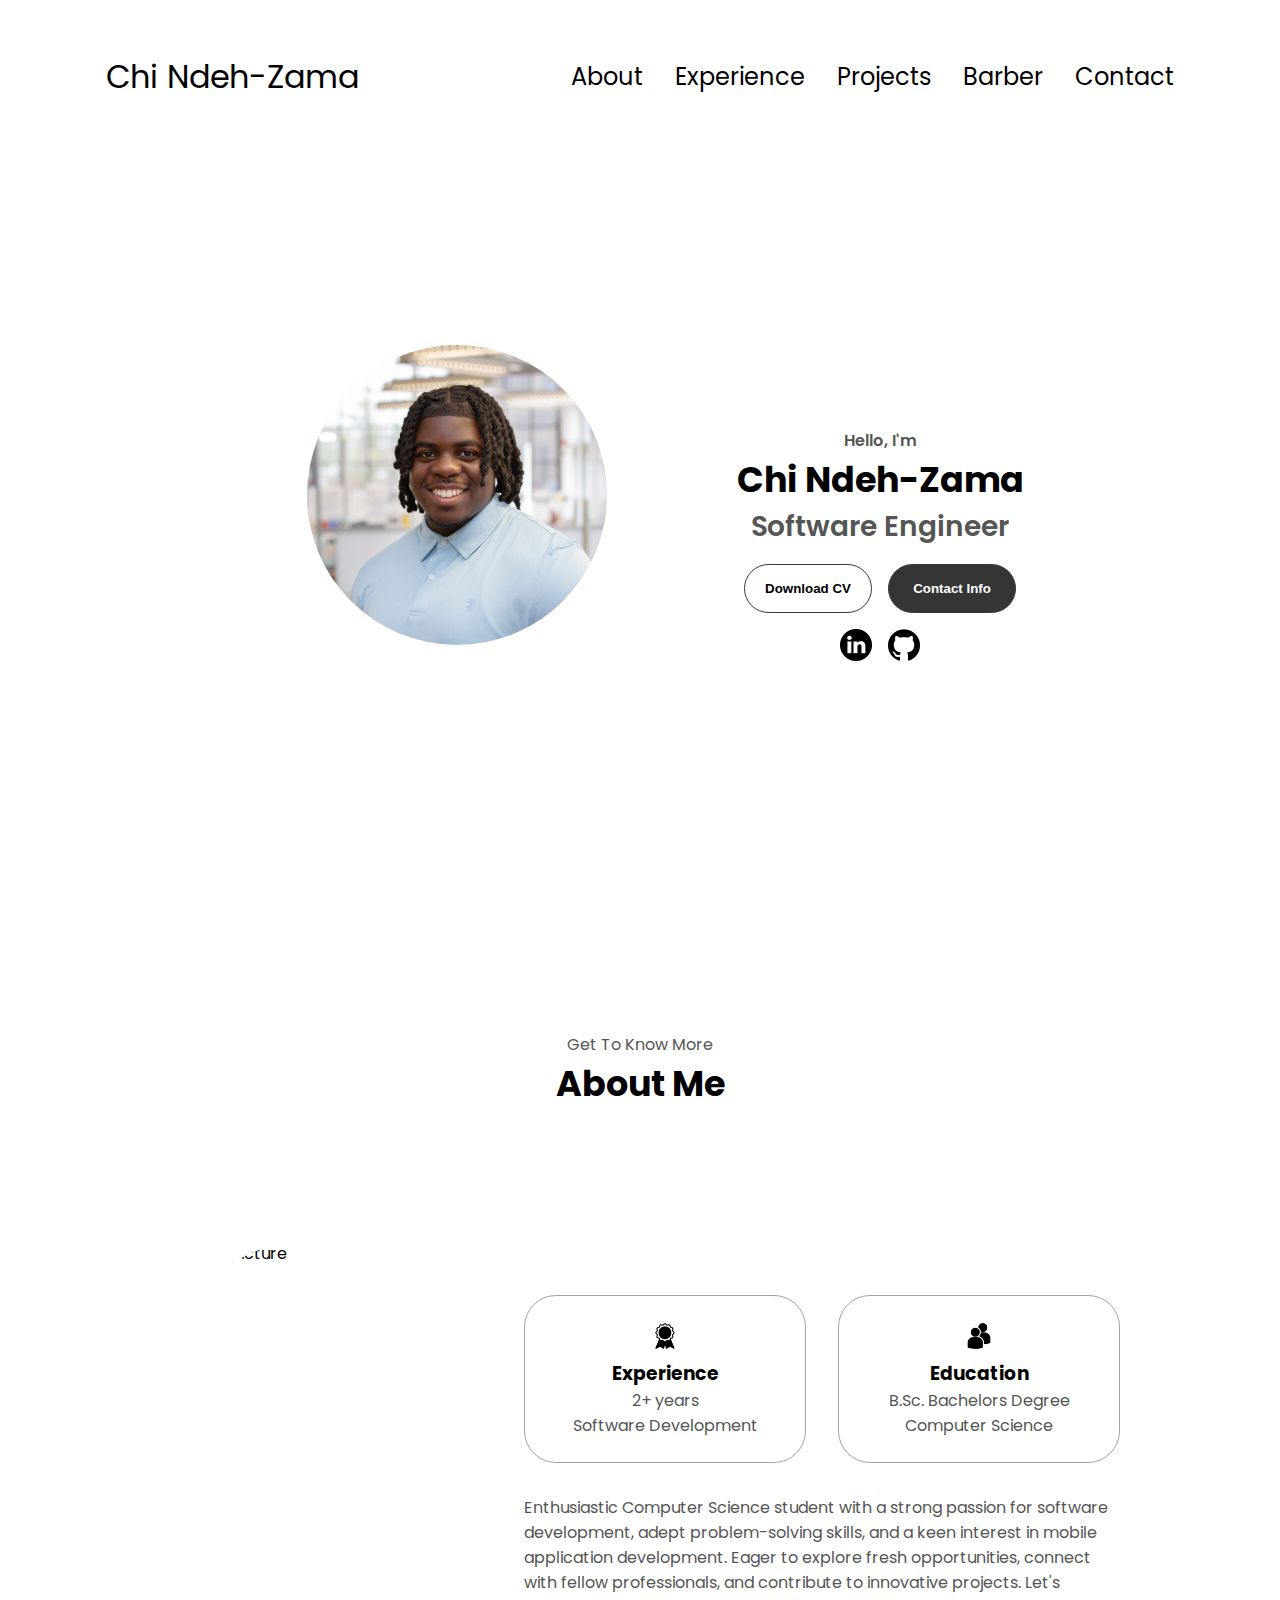
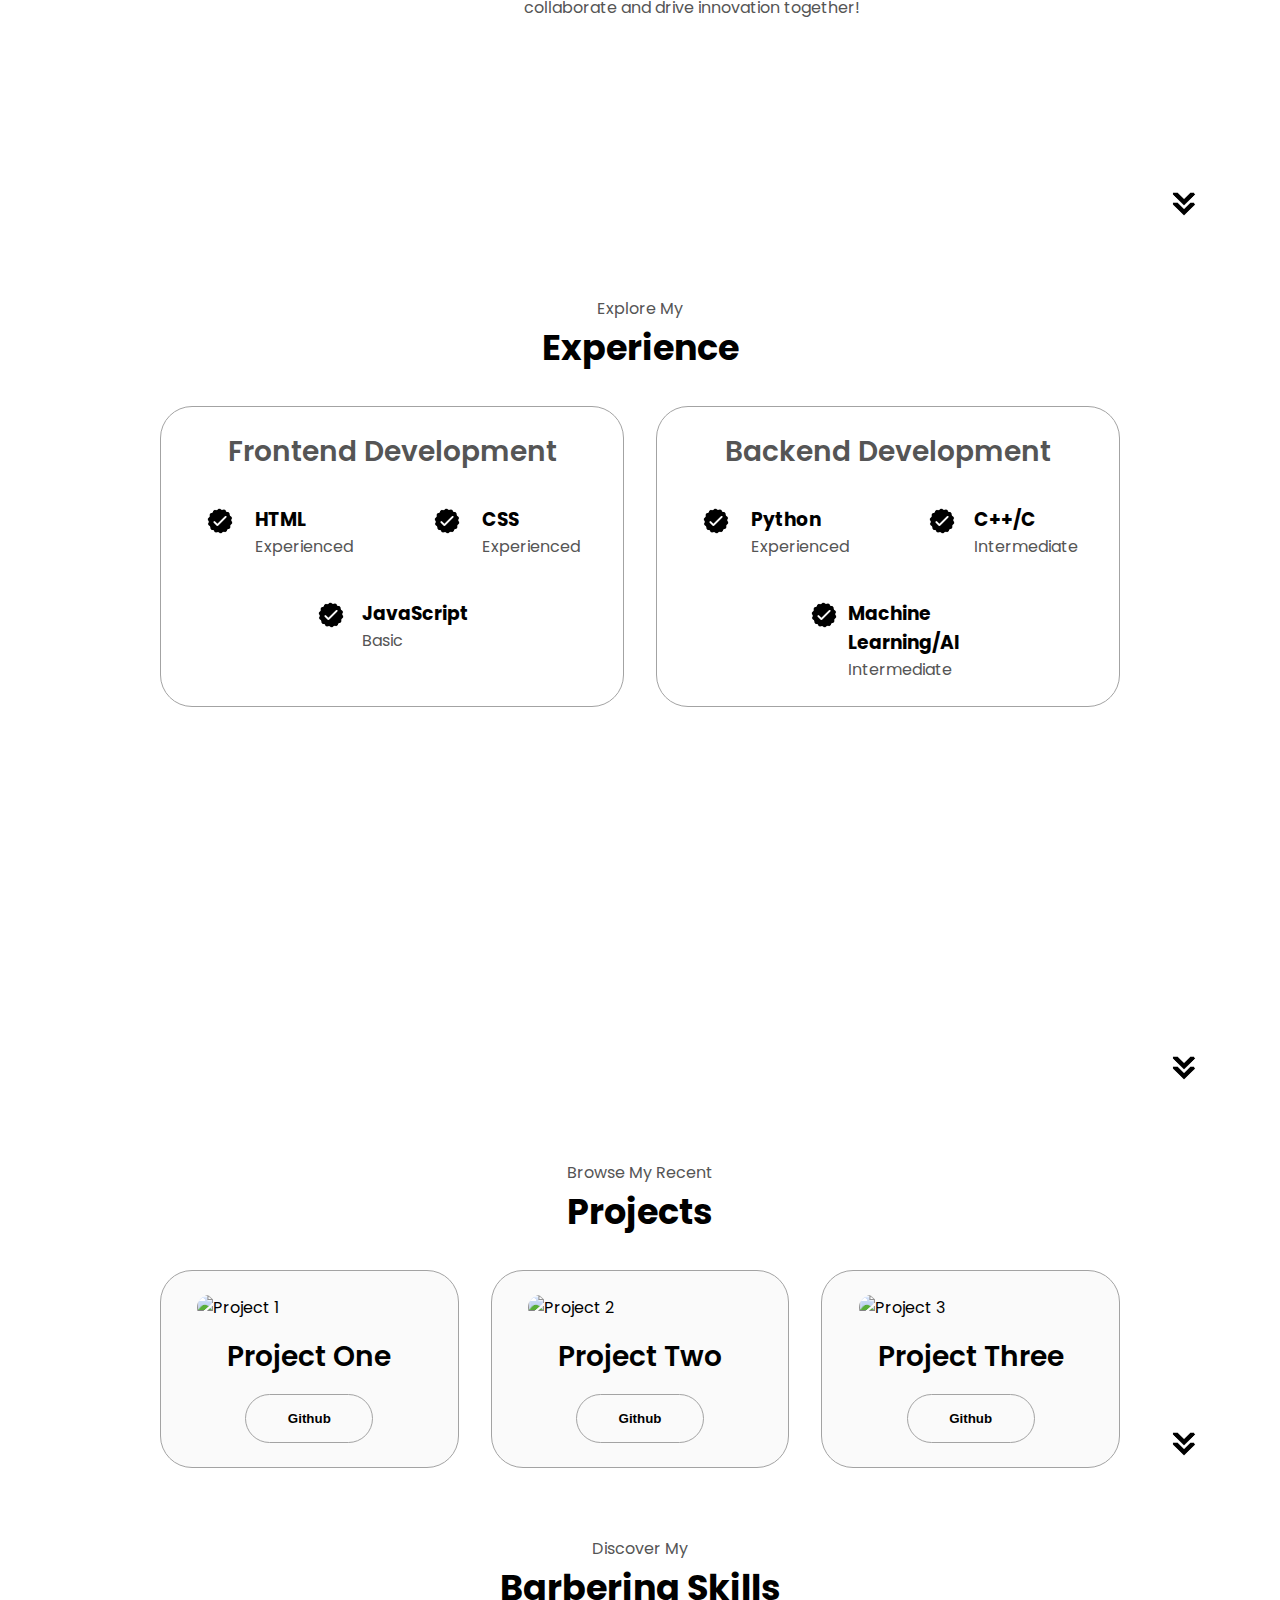
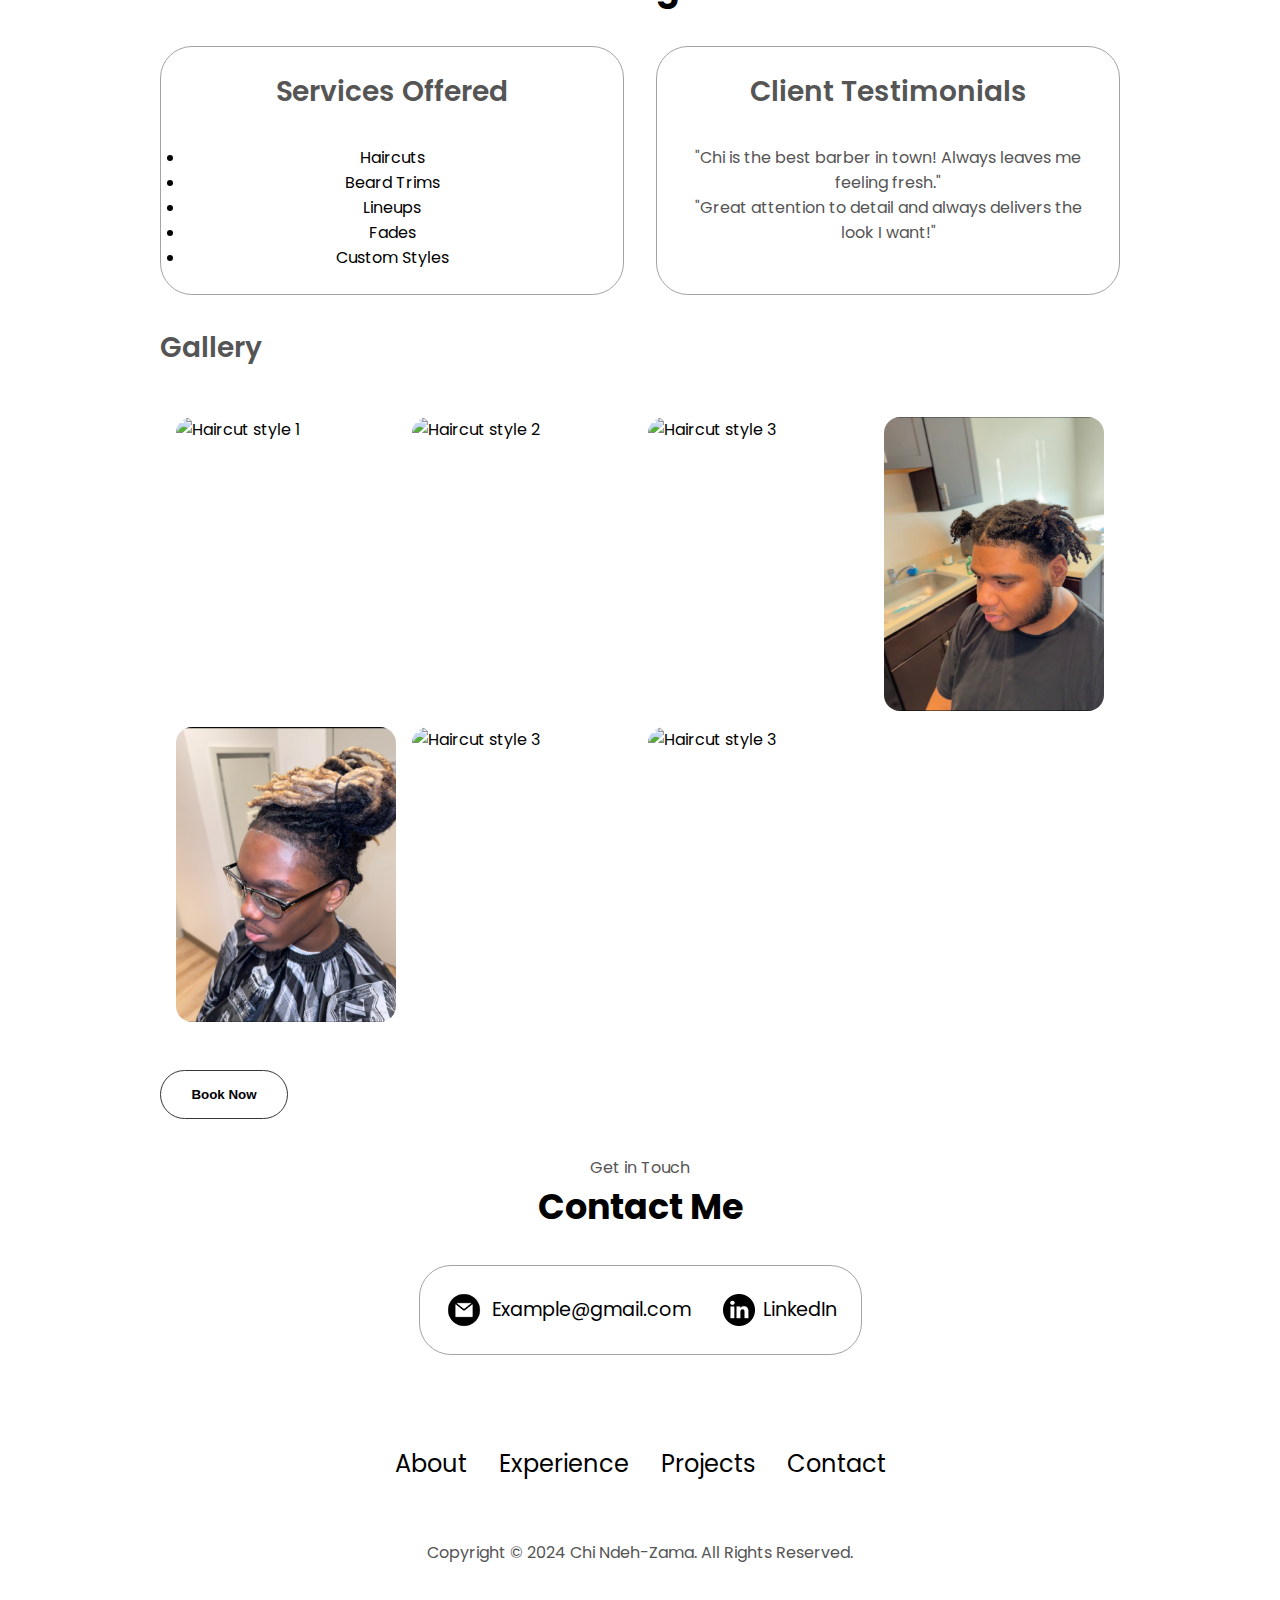
==== commit 893eabba: "fixed everything" ====
--- a/Chi_portfolio/index.html
+++ b/Chi_portfolio/index.html
@@ -48,7 +48,7 @@
         <div class="btn-container">
           <button
             class="btn btn-color-2"
-            onclick="window.open('./assets/resume-example.pdf')"
+            onclick="window.open('./assets/Chi Ndeh-Zama - Resume (2).pdf')"
           >
             Download CV
           </button>
@@ -230,12 +230,6 @@
               >
                 Github
               </button>
-              <button
-                class="btn btn-color-2 project-btn"
-                onclick="location.href='https://github.com/'"
-              >
-                Live Demo
-              </button>
             </div>
           </div>
           <div class="details-container color-container">
@@ -254,12 +248,6 @@
               >
                 Github
               </button>
-              <button
-                class="btn btn-color-2 project-btn"
-                onclick="location.href='https://github.com/'"
-              >
-                Live Demo
-              </button>
             </div>
           </div>
           <div class="details-container color-container">
@@ -277,12 +265,6 @@
                 onclick="location.href='https://github.com/chizama20/personal-portfolio/tree/main/GAMES'"
               >
                 Github
-              </button>
-              <button
-                class="btn btn-color-2 project-btn"
-                onclick="location.href='https://github.com/'"
-              >
-                Live Demo
               </button>
             </div>
           </div>
@@ -321,12 +303,13 @@
         <div class="barber-gallery">
           <h2 class="experience-sub-title">Gallery</h2>
           <div class="gallery-container">
-            <img src="Chi_portfolio\assets\pic_3 (1).jpg" alt="Haircut style 1" class="gallery-img" />            
-            <img src="Chi_portfolio\assets\pic_4.jpg" alt="Haircut style 2" class="gallery-img" />
-            <img src="gallery-image3.jpg" alt="Haircut style 3" class="gallery-img" />
-            <img src="gallery-image3.jpg" alt="Haircut style 3" class="gallery-img" />
-            <img src="gallery-image3.jpg" alt="Haircut style 3" class="gallery-img" />
-            <img src="gallery-image3.jpg" alt="Haircut style 3" class="gallery-img" />
+            <img src="./assets/pic_3 (1).png" alt="Haircut style 1" class="gallery-img" />            
+            <img src="./assets/pic_4.png" alt="Haircut style 2" class="gallery-img" />
+            <img src="./assets/pic_5.png" alt="Haircut style 3" class="gallery-img" />
+            <img src="./assets/pic_6.png" alt="Haircut style 3" class="gallery-img" />
+            <img src="./assets/pic_7.png" alt="Haircut style 3" class="gallery-img" />
+            <img src="./assets/pic_8.png" alt="Haircut style 3" class="gallery-img" />
+            <img src="./assets/pic_9.png" alt="Haircut style 3" class="gallery-img" />
           </div>
         </div>
       </div>
--- a/Chi_portfolio/style.css
+++ b/Chi_portfolio/style.css
@@ -388,6 +388,29 @@
   border-color: rgb(163, 163, 163);
 }
 
+
+/* Barber Section Photos */
+.gallery-container {
+  display: grid;
+  grid-template-columns: repeat(auto-fill, minmax(200px, 1fr));
+  grid-gap: 1rem;
+  margin: 2rem auto;
+  padding: 1rem;
+  max-width: 1200px;
+}
+
+.gallery-container img {
+  width: 100%;
+  height: auto;
+  border-radius: 1rem;
+  object-fit: cover; /* Ensures uniform scaling of images */
+  transition: transform 0.3s ease-in-out;
+}
+
+.gallery-container img:hover {
+  transform: scale(1.05); /* Slight zoom on hover */
+}
+
 /* CONTACT */
 
 #contact {
@@ -437,4 +460,4 @@
 
 footer p {
   text-align: center;
-}
+}